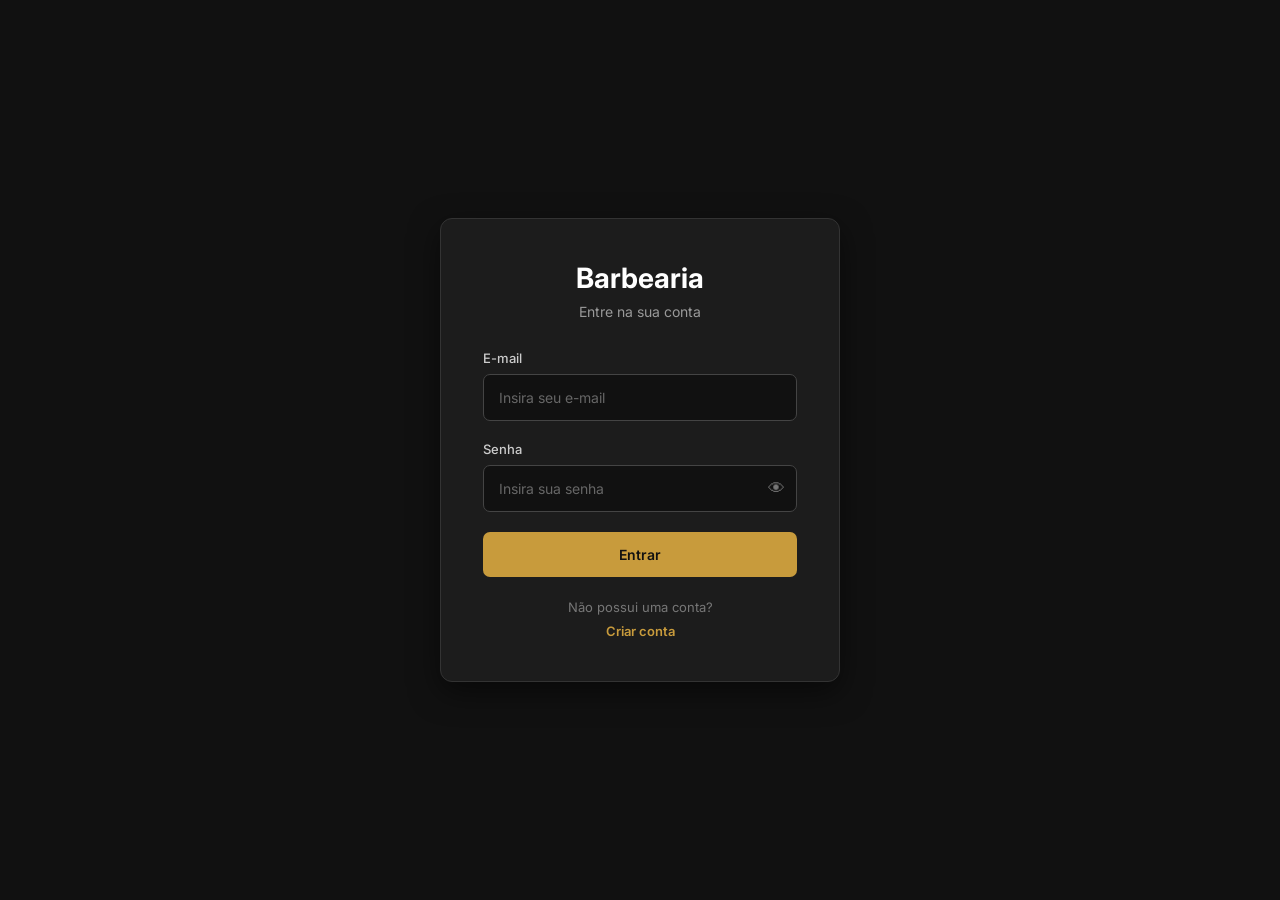
==== index.html @ cf37cba5 "implementação de login e cadastro + telas concluida" ====
<!DOCTYPE html>
<html lang="pt-br">

<head>
    <meta charset="UTF-8">
    <meta name="viewport" content="width=device-width, initial-scale=1.0">

    <link rel="stylesheet" href="./styles/main.css">
    <link rel="stylesheet" href="./styles/login.css">

    <title>Barbearia</title>
</head>

<body>

    <form id="Login" class="login-form">

        <h1>Barbearia</h1>
        <p>Entre na sua conta</p>

        <div class="login-container">
            <label for="email">E-mail</label>
            <input type="email" id="email" placeholder="Insira seu e-mail" required>
        </div>

        <div class="login-container">
            <label for="senha">Senha</label>

            <div class="senha-container">
                <input type="password" id="senha" placeholder="Insira sua senha" required>

                <button type="button" id="mostrarSenha" class="btn-olho">
                    👁
                </button>
            </div>
        </div>

        <div id="mensagemErro" class="mensagem-erro"></div>

        <button type="submit">Entrar</button>

        <div class="cadastro">
            <span>Não possui uma conta?</span>

            <button type="button" id="btnCadastro" class="btn-cadastro">
                Criar conta
            </button>
        </div>

    </form>

    <script type="module" src="./scripts/autenticar.js"></script>
    <script src="./scripts/efeitoSenha.js"></script>
</body>

</html>
---- styles/main.css ----
@import url('https://fonts.googleapis.com/css2?family=Inter:wght@400;500;600;700&display=swap');

* {
    margin: 0;
    padding: 0;
    box-sizing: border-box;
}

body {
    min-height: 100vh;

    font-family: 'Inter', sans-serif;

    background: #111;
    color: #fff;
}
---- styles/login.css ----
body {
    display: flex;
    justify-content: center;
    align-items: center;
}

.login-form {
    width: 400px;
    padding: 42px; 
    background: #1c1c1c;
    border: 1px solid #333;
    border-radius: 12px;
    box-shadow: 0 10px 30px rgba(0, 0, 0, 0.5);
}

.login-form h1 {
    text-align: center;
    margin-bottom: 8px;
    font-size: 28px;
    font-weight: 700;
}

.login-form p {
    text-align: center;
    margin-bottom: 30px;
    color: #999;
    font-size: 14px;
    font-weight: 400;
}

.login-container {
    display: flex;
    flex-direction: column;
    gap: 8px;
    margin-bottom: 20px;
}

.login-container label {
    font-size: 13px;
    font-weight: 500;
    color: #ccc;
}

.login-container input {
    width: 100%;
    padding: 14px 15px;
    border: 1px solid #444;
    border-radius: 7px;
    outline: none;
    background: #111;
    color: #fff;
    font-family: 'Inter', sans-serif;
    font-size: 14px;
    transition: 0.2s;
}

.login-container input::placeholder {
    color: #666;
}

.login-container input:focus {
    border-color: #c89b3c;
    box-shadow: 0 0 0 2px rgba(200, 155, 60, 0.15);
}

/* Mensagem de erro */

.mensagem-erro {
    display: none;
    margin-bottom: 15px;
    padding: 10px;
    border-radius: 7px;
    background: #3a1c1c;
    border: 1px solid #6b2b2b;
    color: #ff8585;
    text-align: center;
    font-size: 13px;
}

/* Botão entrar */

.login-form>button[type="submit"] {
    width: 100%;
    padding: 14px;
    border: none;
    border-radius: 7px;
    background: #c89b3c;
    color: #111;
    font-family: 'Inter', sans-serif;
    font-size: 14px;
    font-weight: 600;
    cursor: pointer;
    transition: 0.2s;
}

.login-form>button[type="submit"]:hover {
    background: #e0b653;
    transform: translateY(-1px);
}

.login-form>button[type="submit"]:active {
    transform: translateY(0);
}

/* Cadastro */

.cadastro {
    display: flex;
    flex-direction: column;
    align-items: center;
    gap: 8px;
    margin-top: 22px;
    color: #777;
    font-size: 13px;
}

.btn-cadastro {
    border: none;
    background: transparent;
    color: #c89b3c;
    font-family: 'Inter', sans-serif;
    font-size: 13px;
    font-weight: 600;
    cursor: pointer;
}

.btn-cadastro:hover {
    color: #e0b653;
}

.senha-container {
    position: relative;
    width: 100%;
}

.senha-container input {
    padding-right: 45px;
}

.btn-olho {
    position: absolute;
    right: 12px;
    top: 50%;
    transform: translateY(-50%);
    border: none;
    background: transparent;
    color: #777;
    font-size: 17px;
    cursor: pointer;
}

.btn-olho:hover {
    color: #c89b3c;
}


/*Responsividade*/

@media (max-width: 600px) {

    html,
    body {
        width: 100%;
        height: 100%;
        overflow: hidden;
    }

    body {
        display: flex;
        justify-content: center;
        align-items: flex-start;

        padding: 0 20px;
    }

    .login-form {
        width: 100%;
        max-width: none;

        padding: 80px 10px 20px;

        background: transparent;
        border: none;
        border-radius: 0;
        box-shadow: none;
    }

    .login-form h1 {
        font-size: 26px;
    }

    .login-form p {
        margin-bottom: 30px;
    }

    .login-container {
        margin-bottom: 20px;
    }
}
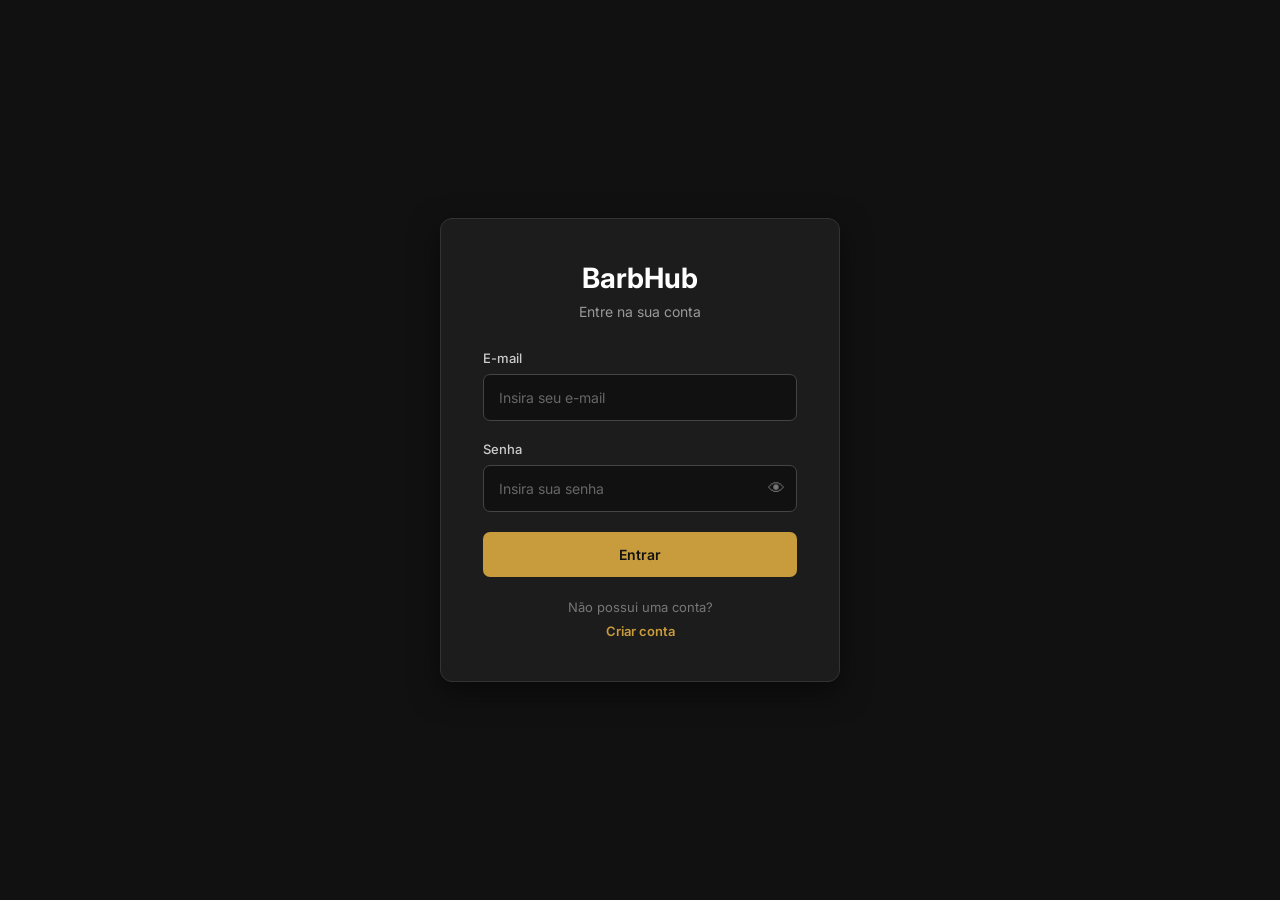
==== commit 4da80481: "Alterando para BarbHub" ====
--- a/index.html
+++ b/index.html
@@ -15,7 +15,7 @@
 
     <form id="Login" class="login-form">
 
-        <h1>Barbearia</h1>
+        <h1>BarbHub</h1>
         <p>Entre na sua conta</p>
 
         <div class="login-container">
@@ -53,4 +53,4 @@
     <script src="./scripts/efeitoSenha.js"></script>
 </body>
 
-</html>+</html>
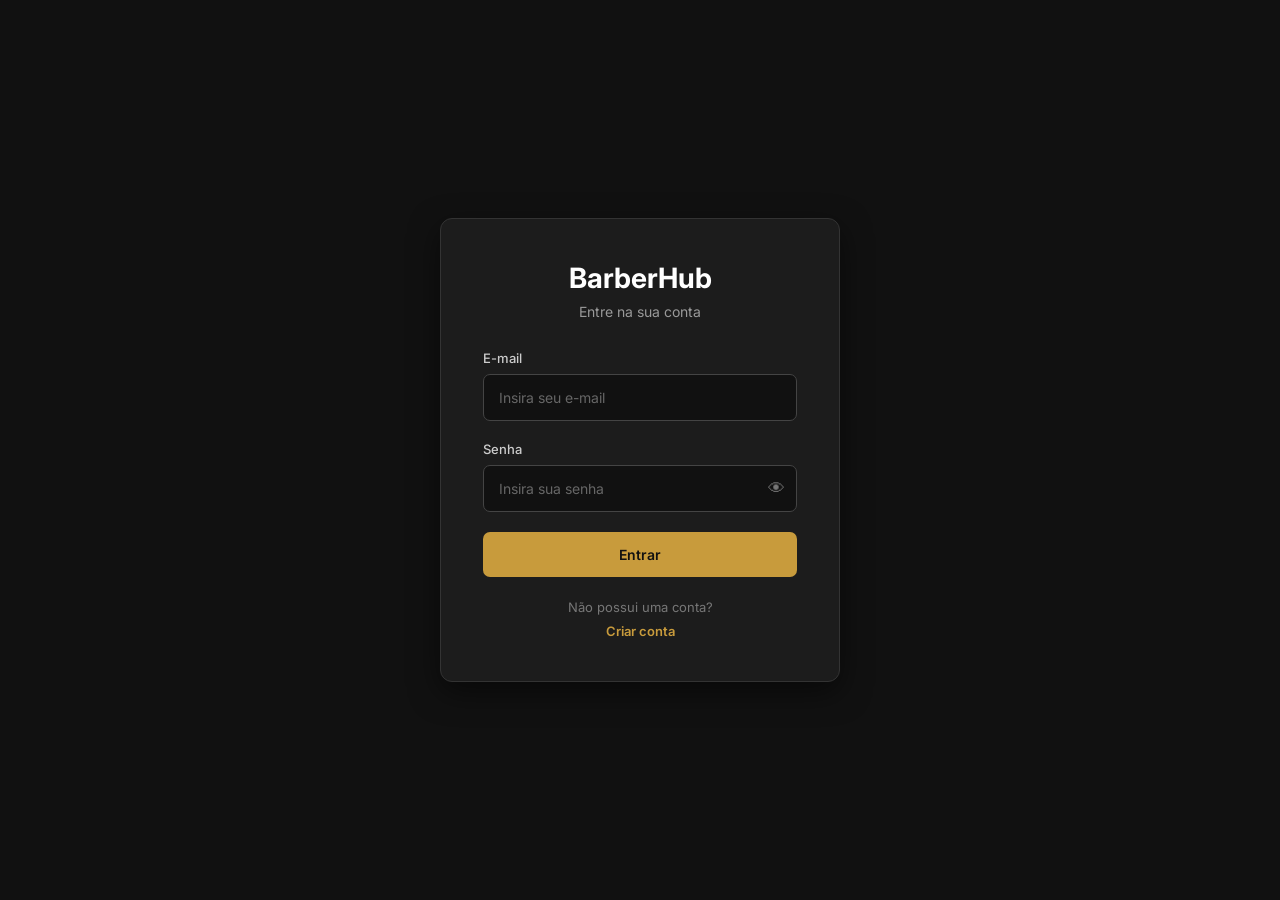
==== commit 1764ea80: "Corrigindo o nome" ====
--- a/index.html
+++ b/index.html
@@ -15,7 +15,7 @@
 
     <form id="Login" class="login-form">
 
-        <h1>BarbHub</h1>
+        <h1>BarberHub</h1>
         <p>Entre na sua conta</p>
 
         <div class="login-container">
